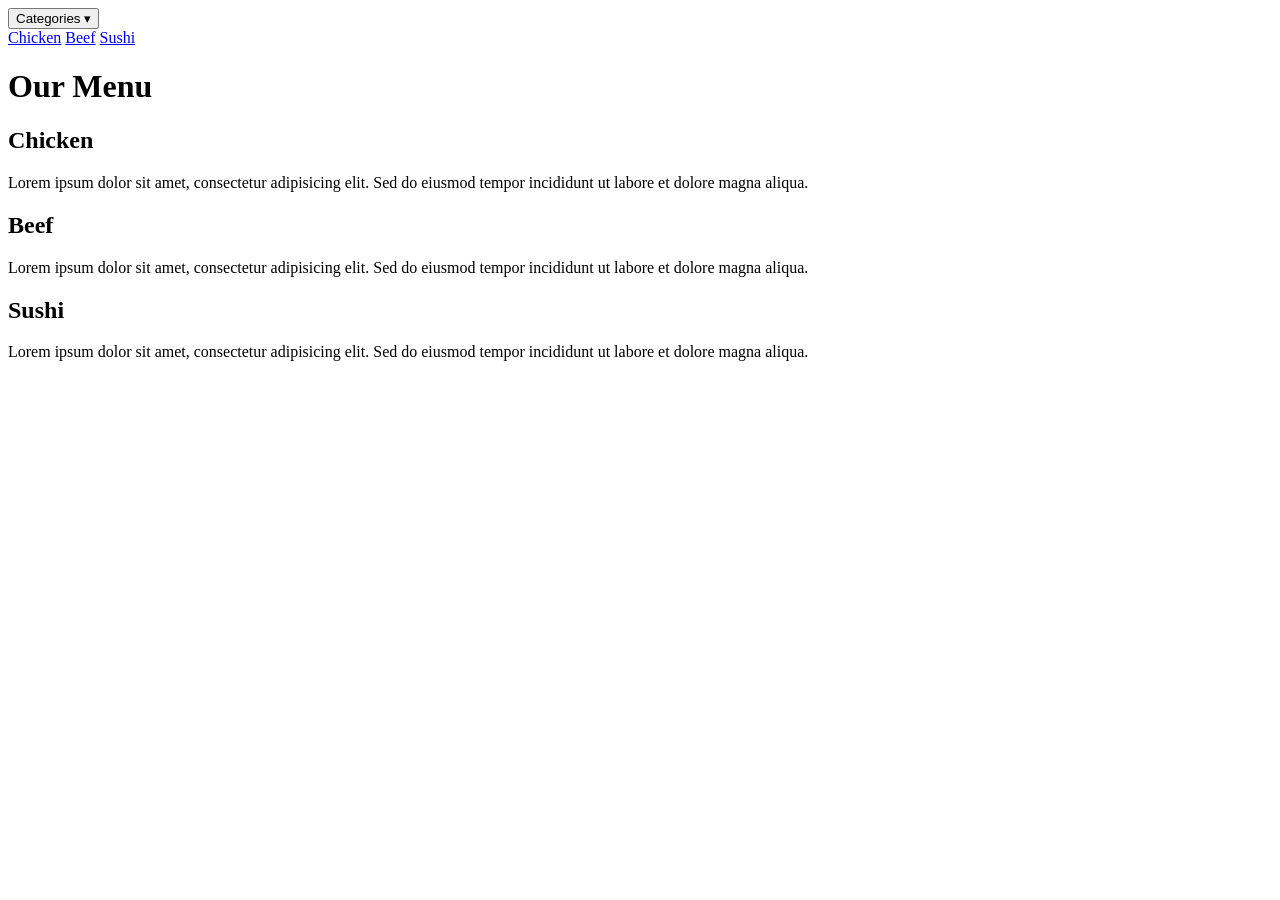
==== index.html @ 9226f1e4 "Add files via upload" ====
<!DOCTYPE html>
<html lang="en">
<head>
    <meta charset="UTF-8">
    <meta name="viewport" content="width=device-width, initial-scale=1.0">
    <title>Food, LLC</title>
    <link rel="stylesheet" href="css/style.css">
</head>
<body>
    <nav class="navbar">
        <div class="dropdown">
            <button class="dropbtn">Categories ▾</button>
            <div class="dropdown-content">
                <a href="#chicken">Chicken</a>
                <a href="#beef">Beef</a>
                <a href="#sushi">Sushi</a>
            </div>
        </div>
    </nav>

    <h1>Our Menu</h1>
    <div class="menu-container">
        <section id="chicken" class="menu-card chicken-card">
            <h2>Chicken</h2>
            <p>
                Lorem ipsum dolor sit amet, consectetur adipisicing elit.
                Sed do eiusmod tempor incididunt ut labore et dolore magna aliqua.
            </p>
        </section>
        <section id="beef" class="menu-card beef-card">
            <h2>Beef</h2>
            <p>
                Lorem ipsum dolor sit amet, consectetur adipisicing elit.
                Sed do eiusmod tempor incididunt ut labore et dolore magna aliqua.
            </p>
        </section>
        <section id="sushi" class="menu-card sushi-card">
            <h2>Sushi</h2>
            <p>
                Lorem ipsum dolor sit amet, consectetur adipisicing elit.
                Sed do eiusmod tempor incididunt ut labore et dolore magna aliqua.
            </p>
        </section>

    </div>

</body>
</html>
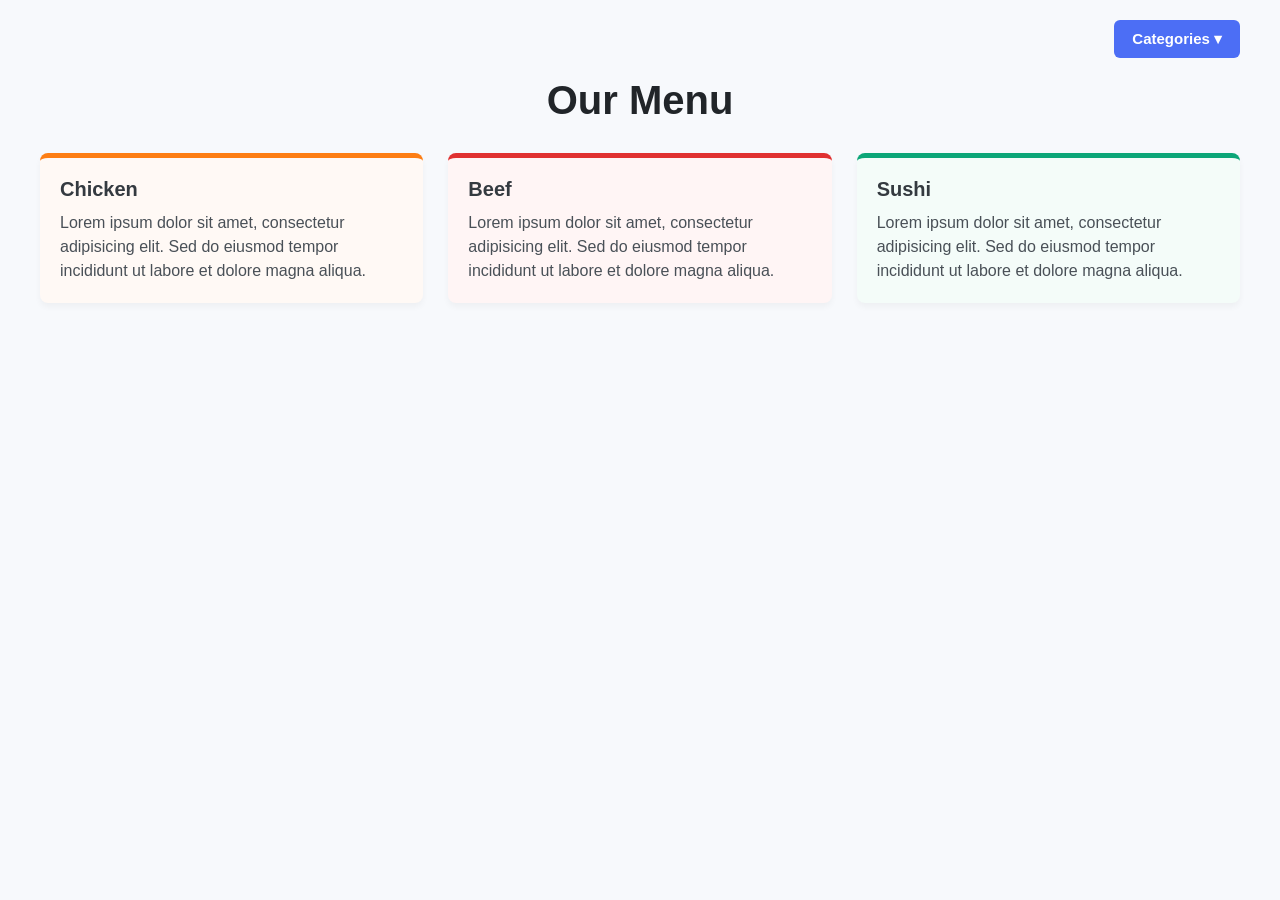
==== commit d936da2e: "Update index.html" ====
--- a/index.html
+++ b/index.html
@@ -4,7 +4,7 @@
     <meta charset="UTF-8">
     <meta name="viewport" content="width=device-width, initial-scale=1.0">
     <title>Food, LLC</title>
-    <link rel="stylesheet" href="css/style.css">
+    <link rel="stylesheet" href="css/style.css.css">
 </head>
 <body>
     <nav class="navbar">
--- a/css/style.css.css
+++ b/css/style.css.css
@@ -0,0 +1,131 @@
+
+* {
+    box-sizing: border-box;
+    margin: 0;
+    padding: 0;
+}
+
+body {
+    font-family: 'Segoe UI', Tahoma, Geneva, Verdana, sans-serif;
+    padding: 20px;
+    background-color: #f7f9fc;
+    color: #333;
+}
+.navbar {
+    display: flex;
+    justify-content: flex-end;
+    margin-bottom: 20px;
+    max-width: 1200px;
+    margin-left: auto;
+    margin-right: auto;
+}
+
+.dropdown {
+    position: relative;
+    display: inline-block;
+}
+
+.dropbtn {
+    background-color: #4c6ef5;
+    color: white;
+    padding: 10px 18px;
+    font-size: 15px;
+    border: none;
+    cursor: pointer;
+    border-radius: 6px;
+    font-weight: bold;
+    transition: background-color 0.3s;
+}
+
+.dropdown-content {
+    display: none;
+    position: absolute;
+    right: 0;
+    background-color: #ffffff;
+    min-width: 150px;
+    box-shadow: 0px 8px 16px rgba(0,0,0,0.1);
+    z-index: 1;
+    border-radius: 6px;
+    overflow: hidden;
+    border: 1px solid #e1e4e8;
+}
+
+.dropdown-content a {
+    color: #495057;
+    padding: 10px 15px;
+    text-decoration: none;
+    display: block;
+    font-size: 14px;
+}
+
+.dropdown-content a:hover {
+    background-color: #f1f3f5;
+    color: #4c6ef5;
+}
+
+.dropdown:hover .dropdown-content {
+    display: block;
+}
+
+.dropdown:hover .dropbtn {
+    background-color: #3b5bdb;
+}
+
+h1 {
+    text-align: center;
+    margin-bottom: 30px;
+    font-size: 28px;
+    color: #212529;
+}
+
+.menu-container {
+    display: flex;
+    flex-direction: column;
+    gap: 20px;
+}
+
+.menu-card {
+    background-color: #fff;
+    padding: 20px;
+    border-radius: 8px;
+    box-shadow: 0 4px 6px rgba(0,0,0,0.04);
+}
+
+.chicken-card {
+    border-top: 5px solid #fd7e14; 
+    background-color: #fff9f5;
+}
+
+.beef-card {
+    border-top: 5px solid #e03131; 
+    background-color: #fff5f5;
+}
+
+.sushi-card {
+    border-top: 5px solid #0ca678; 
+    background-color: #f4fcf9;
+}
+
+.menu-card h2 {
+    margin-bottom: 10px;
+    font-size: 20px;
+    color: #343a40;
+}
+
+.menu-card p {
+    color: #495057;
+    line-height: 1.5;
+}
+@media (min-width: 768px) {
+    h1 {
+        font-size: 40px;
+    }
+
+    .menu-container {
+        display: grid;
+        grid-template-columns: repeat(3, 1fr);
+        gap: 25px;
+        max-width: 1200px;
+        margin: 0 auto;
+    }
+}
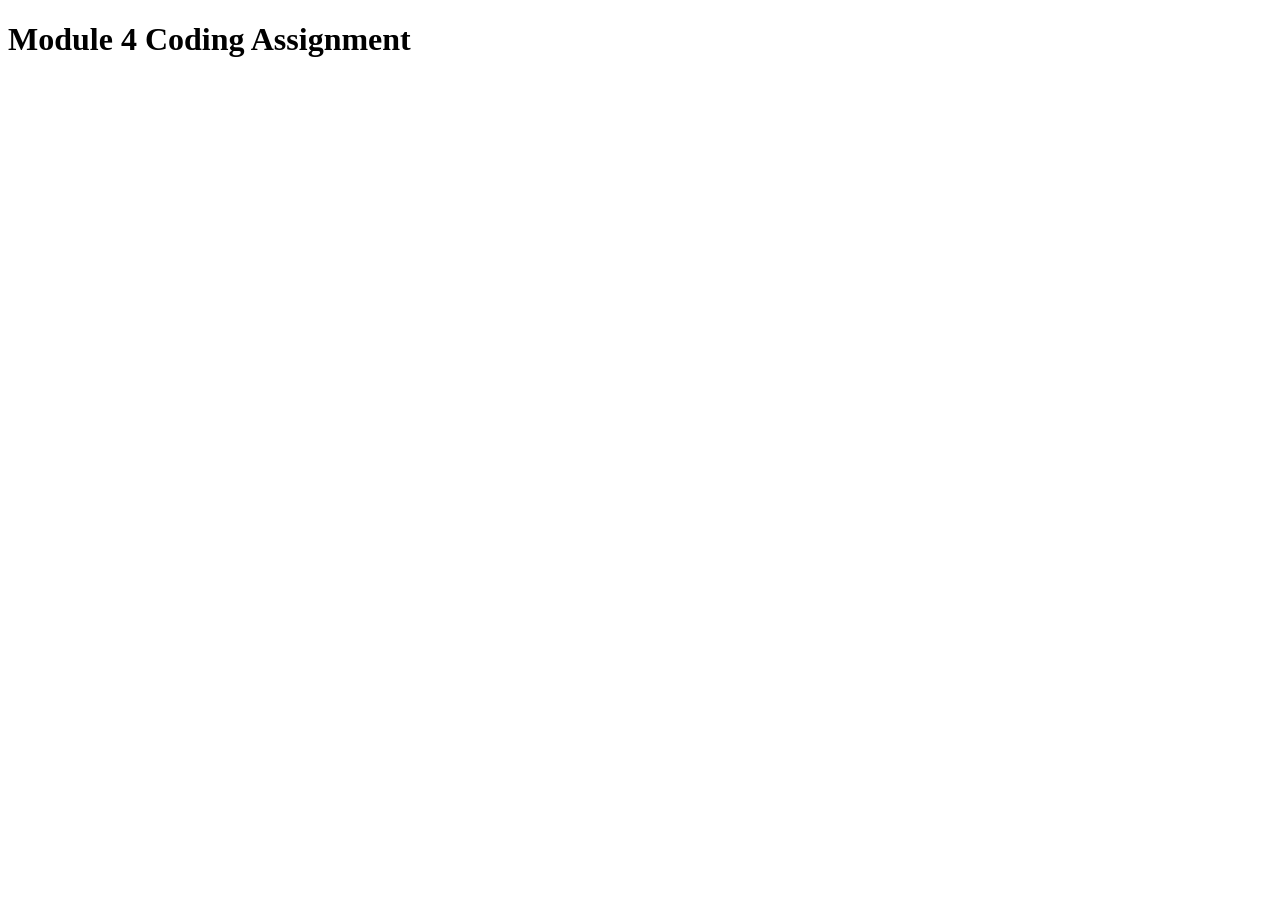
==== commit 50dfef9a: "Add files via upload" ====
--- a/index.html
+++ b/index.html
@@ -1,48 +1,14 @@
 <!DOCTYPE html>
-<html lang="en">
+<html>
 <head>
-    <meta charset="UTF-8">
-    <meta name="viewport" content="width=device-width, initial-scale=1.0">
-    <title>Food, LLC</title>
-    <link rel="stylesheet" href="css/style.css.css">
+  <meta charset="utf-8">
+  <title>Module 4 Coding Assignment</title>
+  <script src="SpeakHello.js"></script>
+  <script src="SpeakGoodBye.js"></script>
+  <script src="script.js"></script>
 </head>
 <body>
-    <nav class="navbar">
-        <div class="dropdown">
-            <button class="dropbtn">Categories ▾</button>
-            <div class="dropdown-content">
-                <a href="#chicken">Chicken</a>
-                <a href="#beef">Beef</a>
-                <a href="#sushi">Sushi</a>
-            </div>
-        </div>
-    </nav>
-
-    <h1>Our Menu</h1>
-    <div class="menu-container">
-        <section id="chicken" class="menu-card chicken-card">
-            <h2>Chicken</h2>
-            <p>
-                Lorem ipsum dolor sit amet, consectetur adipisicing elit.
-                Sed do eiusmod tempor incididunt ut labore et dolore magna aliqua.
-            </p>
-        </section>
-        <section id="beef" class="menu-card beef-card">
-            <h2>Beef</h2>
-            <p>
-                Lorem ipsum dolor sit amet, consectetur adipisicing elit.
-                Sed do eiusmod tempor incididunt ut labore et dolore magna aliqua.
-            </p>
-        </section>
-        <section id="sushi" class="menu-card sushi-card">
-            <h2>Sushi</h2>
-            <p>
-                Lorem ipsum dolor sit amet, consectetur adipisicing elit.
-                Sed do eiusmod tempor incididunt ut labore et dolore magna aliqua.
-            </p>
-        </section>
-
-    </div>
-
+  <h1>Module 4 Coding Assignment</h1>
+  <p>
 </body>
 </html>
